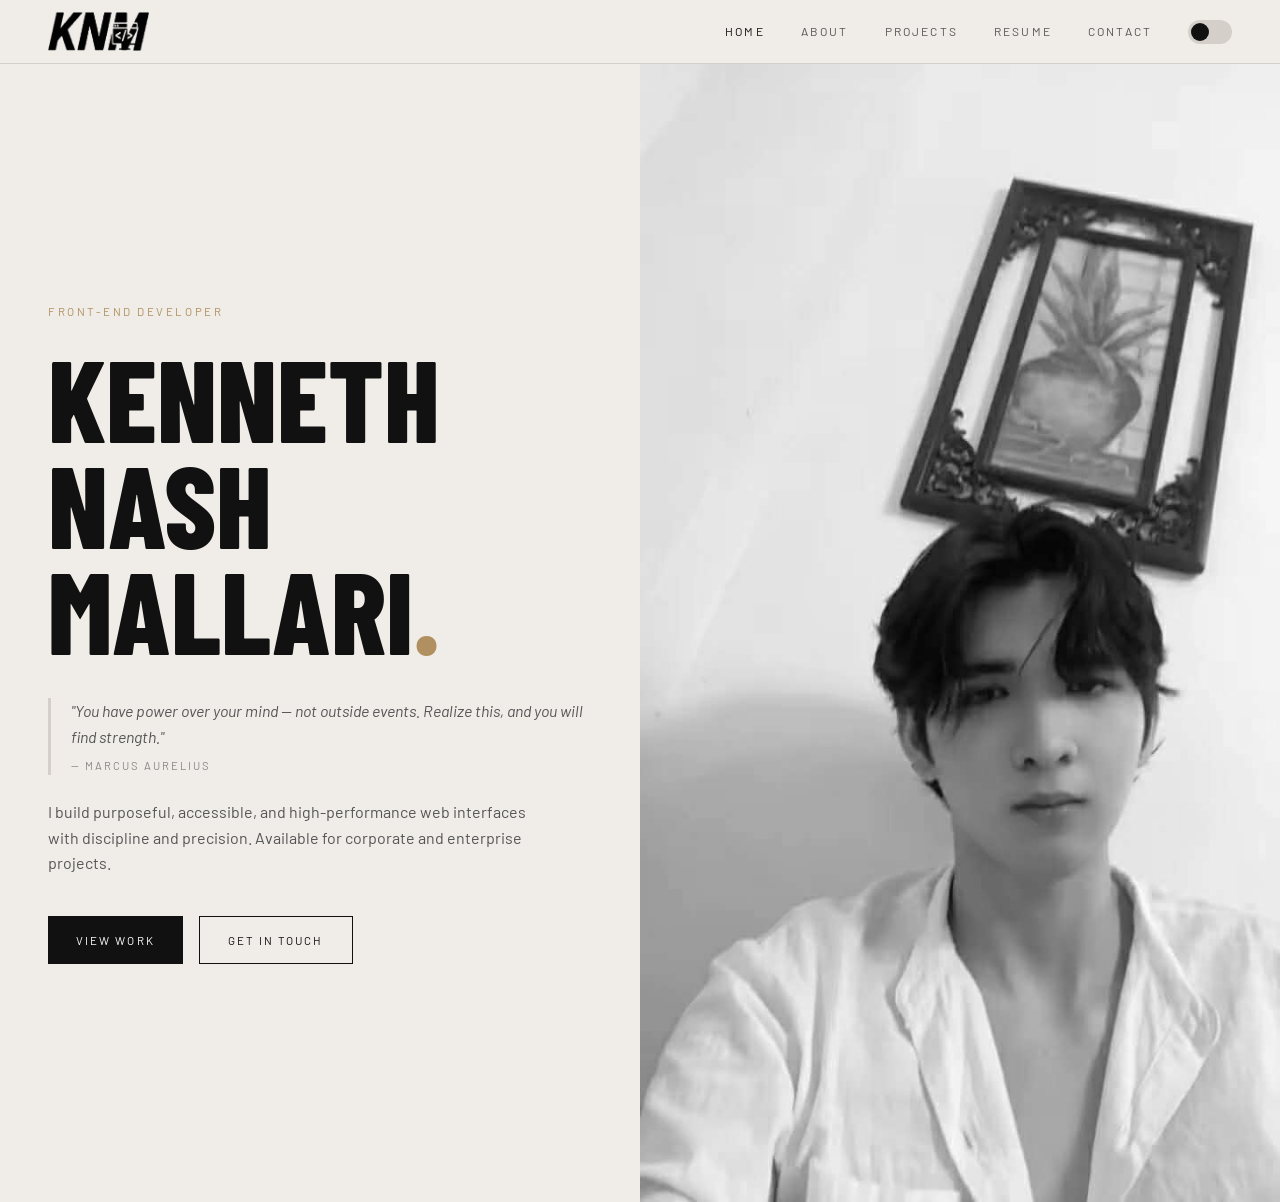
==== index.html @ 95fa4fbd "initial portfolio" ====
<!DOCTYPE html>
<html lang="en">
<head>
  <meta charset="UTF-8" />
  <meta name="viewport" content="width=device-width, initial-scale=1.0" />
  <title>KNM - Kenneth Nash Mallari</title>
  <link rel="preconnect" href="https://fonts.googleapis.com" />
  <link href="https://fonts.googleapis.com/css2?family=Barlow+Condensed:wght@700;800&family=Barlow:ital,wght@0,400;0,500;1,400&display=swap" rel="stylesheet" />
  <link rel="stylesheet" href="css/style.css" />
  <style>
    .hero {
      display: grid;
      grid-template-columns: 1fr 1fr;
      min-height: calc(100vh - 64px);
    }
    .hero-left {
      padding: 60px 48px;
      display: flex;
      flex-direction: column;
      justify-content: center;
    }
    .hero-tag {
      font-size: .72rem; letter-spacing: .22em; text-transform: uppercase;
      color: var(--gold); margin-bottom: 24px;
    }
    .hero-name {
      font-family: 'Barlow Condensed', sans-serif;
      font-weight: 800;
      font-size: clamp(5rem, 9vw, 9rem);
      line-height: .92;
      text-transform: uppercase;
    }
    .hero-name .dot { color: var(--gold); }
    .hero-quote {
      border-left: 3px solid var(--border);
      padding-left: 20px;
      margin: 36px 0 24px;
      color: var(--fg2);
      font-style: italic;
    }
    .hero-quote cite {
      display: block; margin-top: 8px;
      font-size: .7rem; letter-spacing: .18em;
      text-transform: uppercase; font-style: normal;
      color: var(--fg3);
    }
    .hero-bio { color: var(--fg2); max-width: 480px; margin-bottom: 40px; }
    .hero-btns { display: flex; gap: 16px; flex-wrap: wrap; }
    .hero-right {
      overflow: hidden;
    }
    .hero-right img {
      width: 100%; height: 100%;
      object-fit: cover; object-position: top center;
      filter: grayscale(100%);
      display: block;
      transition: filter .4s ease;
    }
    .hero-right img:hover {
      filter: grayscale(0%);
    }
    .hero-right .placeholder {
      width: 100%; height: 100%;
      background: var(--border);
      display: flex; align-items: center; justify-content: center;
      color: var(--fg3); font-size: .8rem; letter-spacing: .15em;
      text-transform: uppercase;
    }
    @media (max-width: 800px) {
      .hero { grid-template-columns: 1fr; }
      .hero-right { height: 60vw; }
      .hero-left { padding: 40px 20px; }
    }
  </style>
</head>
<body>
<nav>
  <a href="index.html" class="nav-logo">
    <img src="images/logo.png" alt="Logo" class="nav-logo-img"
         onerror="this.style.display='none';this.nextElementSibling.style.display='inline'" />
    <span class="nav-logo-fallback" style="display:none;">JDC<span style="color:var(--gold)">.</span></span>
  </a>
  <div class="nav-links">
    <a href="index.html">Home</a>
    <a href="about.html">About</a>
    <a href="projects.html">Projects</a>
    <a href="resume.html">Resume</a>
    <a href="contact.html">Contact</a>
    <button class="toggle" id="themeToggle" aria-label="Toggle dark mode"></button>
  </div>
</nav>

<div class="page">
  <div class="hero">
    <div class="hero-left">
      <p class="hero-tag">Front-End Developer</p>
      <h1 class="hero-name">KENNETH<br>NASH<br>MALLARI<span class="dot">.</span></h1>
      <blockquote class="hero-quote">
        "You have power over your mind — not outside events. Realize this, and you will find strength."
        <cite>— Marcus Aurelius</cite>
      </blockquote>
      <p class="hero-bio">I build purposeful, accessible, and high-performance web interfaces with discipline and precision. Available for corporate and enterprise projects.</p>
      <div class="hero-btns">
        <a href="projects.html" class="btn-primary">View Work</a>
        <a href="contact.html" class="btn-outline">Get In Touch</a>
      </div>
    </div>
    <div class="hero-right">
      <img src="images/profile.jpg" alt="Kenneth Nash Mallari"
           onerror="this.outerHTML='<div class=\'placeholder\'>Your Photo Here</div>'" />
    </div>
  </div>
</div>

<script src="js/main.js"></script>
</body>
</html>
---- css/style.css ----
/* ── VARIABLES ── */
:root {
  --bg: #f0ede8;
  --bg2: #e8e4de;
  --fg: #111;
  --fg2: #555;
  --fg3: #888;
  --gold: #b09060;
  --border: #d4cfc8;
  --card-bg: #fff;
  --nav-bg: rgba(240,237,232,0.92);
  --btn-bg: #111;
  --btn-fg: #fff;
  --input-border: #bbb;
}
[data-theme="dark"] {
  --bg: #111;
  --bg2: #1a1a1a;
  --fg: #f0ede8;
  --fg2: #aaa;
  --fg3: #666;
  --gold: #c8a96e;
  --border: #2a2a2a;
  --card-bg: #1c1c1c;
  --nav-bg: rgba(17,17,17,0.92);
  --btn-bg: #f0ede8;
  --btn-fg: #111;
  --input-border: #444;
}

/* ── RESET ── */
*, *::before, *::after { box-sizing: border-box; margin: 0; padding: 0; }
html { scroll-behavior: smooth; }
body {
  font-family: 'Barlow', sans-serif;
  background: var(--bg);
  color: var(--fg);
  transition: background .3s, color .3s;
  line-height: 1.6;
}

/* ── NAV ── */
nav {
  position: fixed; top: 0; left: 0; right: 0; z-index: 100;
  display: flex; align-items: center; justify-content: space-between;
  padding: 0 48px;
  height: 64px;
  background: var(--nav-bg);
  backdrop-filter: blur(12px);
  border-bottom: 1px solid var(--border);
  transition: background .3s, border-color .3s;
}
.nav-logo {
  display: flex;
  align-items: center;
  text-decoration: none;
  height: 40px;
}
.nav-logo-img {
  height: 40px;
  width: auto;
  object-fit: contain;
  display: block;
}
/* invert to dark in light mode, keep white in dark mode */
.nav-logo-img { filter: invert(1); }
[data-theme="dark"] .nav-logo-img { filter: invert(0); }

.nav-logo-fallback {
  font-family: 'Barlow Condensed', sans-serif;
  font-weight: 800; font-size: 1.25rem;
  letter-spacing: .05em;
  color: var(--fg);
}
.nav-links { display: flex; gap: 36px; align-items: center; }
.nav-links a {
  font-size: .75rem; letter-spacing: .18em; text-transform: uppercase;
  text-decoration: none; color: var(--fg2);
  transition: color .2s;
}
.nav-links a:hover, .nav-links a.active { color: var(--fg); }

/* Toggle */
.toggle {
  width: 44px; height: 24px; border-radius: 999px;
  background: var(--border);
  position: relative; cursor: pointer;
  border: none; outline: none;
  transition: background .3s;
  flex-shrink: 0;
}
.toggle::after {
  content: '';
  position: absolute; top: 3px; left: 3px;
  width: 18px; height: 18px;
  border-radius: 50%;
  background: var(--fg);
  transition: transform .3s, background .3s;
}
[data-theme="dark"] .toggle::after { transform: translateX(20px); }

/* ── PAGE WRAPPER ── */
.page { padding-top: 64px; min-height: 100vh; }

/* ── SECTION LABEL / TITLE ── */
.section-label {
  font-size: .7rem; letter-spacing: .22em; text-transform: uppercase;
  color: var(--gold); margin-bottom: 16px;
}
.section-title {
  font-family: 'Barlow Condensed', sans-serif;
  font-weight: 800; font-size: clamp(3rem, 6vw, 6rem);
  text-transform: uppercase; line-height: 1;
  color: var(--fg); margin-bottom: 48px;
}
.section-title .dot { color: var(--gold); }

/* ── BUTTONS ── */
.btn-primary {
  background: var(--btn-bg); color: var(--btn-fg);
  padding: 14px 28px;
  font-size: .72rem; letter-spacing: .18em; text-transform: uppercase;
  border: none; cursor: pointer; text-decoration: none;
  transition: opacity .2s;
  display: inline-flex; align-items: center;
  font-family: 'Barlow', sans-serif;
}
.btn-primary:hover { opacity: .8; }
.btn-outline {
  background: transparent; color: var(--fg);
  padding: 14px 28px;
  font-size: .72rem; letter-spacing: .18em; text-transform: uppercase;
  border: 1.5px solid var(--fg); cursor: pointer; text-decoration: none;
  transition: background .2s, color .2s;
  display: inline-flex; align-items: center;
  font-family: 'Barlow', sans-serif;
}
.btn-outline:hover { background: var(--fg); color: var(--bg); }

/* ── RESPONSIVE NAV ── */
@media (max-width: 700px) {
  nav { padding: 0 20px; }
  .nav-links { gap: 14px; }
  .nav-links a { font-size: .65rem; letter-spacing: .1em; }
}
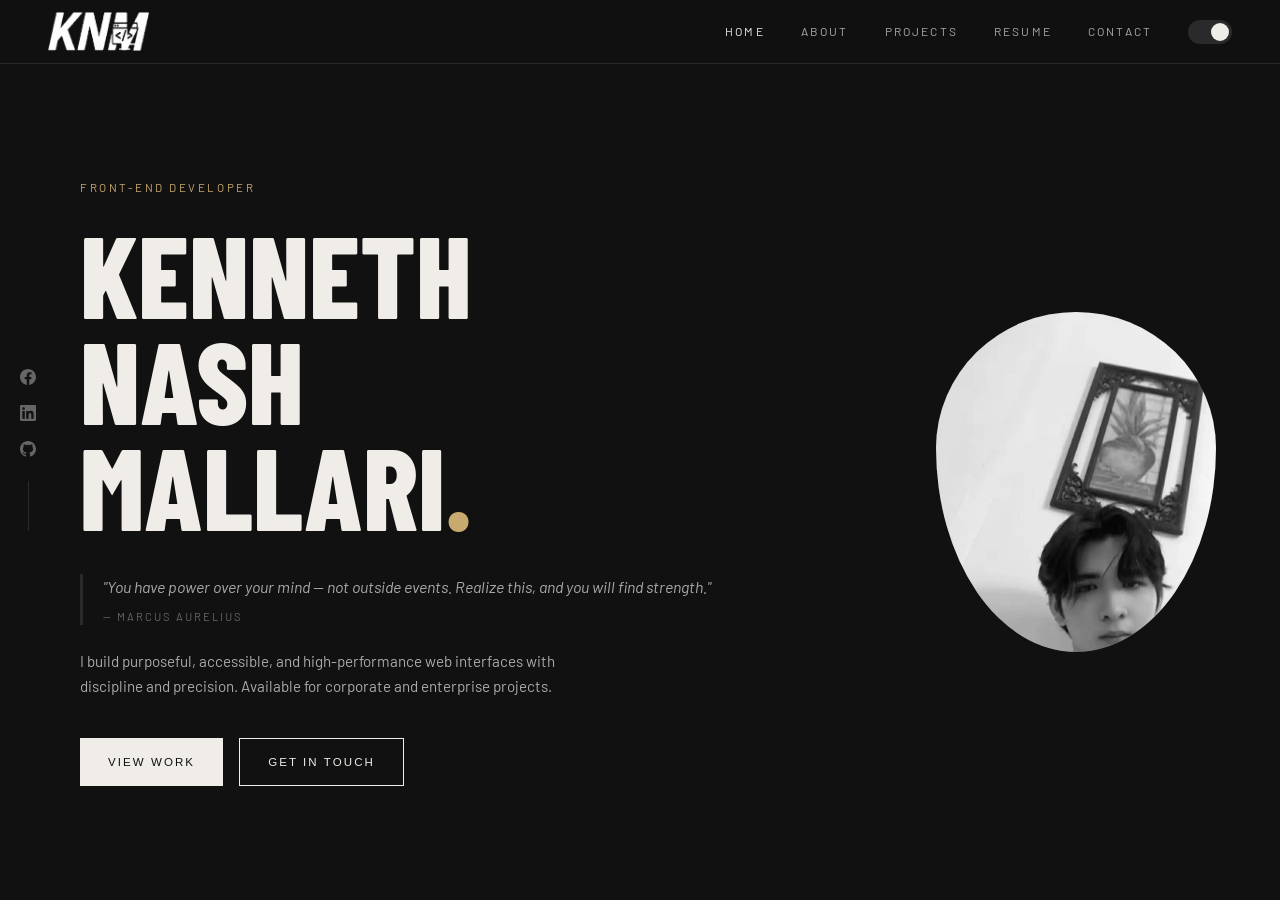
==== commit be74a55c: "changes" ====
--- a/index.html
+++ b/index.html
@@ -3,115 +3,84 @@
 <head>
   <meta charset="UTF-8" />
   <meta name="viewport" content="width=device-width, initial-scale=1.0" />
-  <title>KNM - Kenneth Nash Mallari</title>
+
+  <title>Kenneth Nash Mallari — Front-End Developer</title>
+  <meta name="description" content="Kenneth Nash Mallari — Front-End Developer from Angeles City, Philippines. Available for internship, freelance, and part-time opportunities." />
+  <meta name="author" content="Kenneth Nash Mallari" />
+  <link rel="canonical" href="https://portfolio-nash.netlify.app/" />
+
+  <link rel="icon" href="images/logo.png" type="image/png" />
+  <link rel="apple-touch-icon" href="images/logo.png" />
+
   <link rel="preconnect" href="https://fonts.googleapis.com" />
+  <link rel="preconnect" href="https://fonts.gstatic.com" crossorigin />
   <link href="https://fonts.googleapis.com/css2?family=Barlow+Condensed:wght@700;800&family=Barlow:ital,wght@0,400;0,500;1,400&display=swap" rel="stylesheet" />
+
   <link rel="stylesheet" href="css/style.css" />
-  <style>
-    .hero {
-      display: grid;
-      grid-template-columns: 1fr 1fr;
-      min-height: calc(100vh - 64px);
-    }
-    .hero-left {
-      padding: 60px 48px;
-      display: flex;
-      flex-direction: column;
-      justify-content: center;
-    }
-    .hero-tag {
-      font-size: .72rem; letter-spacing: .22em; text-transform: uppercase;
-      color: var(--gold); margin-bottom: 24px;
-    }
-    .hero-name {
-      font-family: 'Barlow Condensed', sans-serif;
-      font-weight: 800;
-      font-size: clamp(5rem, 9vw, 9rem);
-      line-height: .92;
-      text-transform: uppercase;
-    }
-    .hero-name .dot { color: var(--gold); }
-    .hero-quote {
-      border-left: 3px solid var(--border);
-      padding-left: 20px;
-      margin: 36px 0 24px;
-      color: var(--fg2);
-      font-style: italic;
-    }
-    .hero-quote cite {
-      display: block; margin-top: 8px;
-      font-size: .7rem; letter-spacing: .18em;
-      text-transform: uppercase; font-style: normal;
-      color: var(--fg3);
-    }
-    .hero-bio { color: var(--fg2); max-width: 480px; margin-bottom: 40px; }
-    .hero-btns { display: flex; gap: 16px; flex-wrap: wrap; }
-    .hero-right {
-      overflow: hidden;
-    }
-    .hero-right img {
-      width: 100%; height: 100%;
-      object-fit: cover; object-position: top center;
-      filter: grayscale(100%);
-      display: block;
-      transition: filter .4s ease;
-    }
-    .hero-right img:hover {
-      filter: grayscale(0%);
-    }
-    .hero-right .placeholder {
-      width: 100%; height: 100%;
-      background: var(--border);
-      display: flex; align-items: center; justify-content: center;
-      color: var(--fg3); font-size: .8rem; letter-spacing: .15em;
-      text-transform: uppercase;
-    }
-    @media (max-width: 800px) {
-      .hero { grid-template-columns: 1fr; }
-      .hero-right { height: 60vw; }
-      .hero-left { padding: 40px 20px; }
-    }
-  </style>
 </head>
 <body>
-<nav>
-  <a href="index.html" class="nav-logo">
-    <img src="images/logo.png" alt="Logo" class="nav-logo-img"
-         onerror="this.style.display='none';this.nextElementSibling.style.display='inline'" />
-    <span class="nav-logo-fallback" style="display:none;">JDC<span style="color:var(--gold)">.</span></span>
-  </a>
-  <div class="nav-links">
-    <a href="index.html">Home</a>
-    <a href="about.html">About</a>
-    <a href="projects.html">Projects</a>
-    <a href="resume.html">Resume</a>
-    <a href="contact.html">Contact</a>
-    <button class="toggle" id="themeToggle" aria-label="Toggle dark mode"></button>
+
+  <nav>
+    <a href="index.html" class="nav-logo">
+      <img src="images/logo.png" alt="Kenneth Nash Mallari logo" class="nav-logo-img"
+           onerror="this.style.display='none';this.nextElementSibling.style.display='inline'" />
+      <span class="nav-logo-fallback" style="display:none;">KNM<span class="dot">.</span></span>
+    </a>
+    <div class="nav-links" id="navLinks">
+      <a href="index.html">Home</a>
+      <a href="about.html">About</a>
+      <a href="projects.html">Projects</a>
+      <a href="resume.html">Resume</a>
+      <a href="contact.html">Contact</a>
+      <button class="toggle" id="themeToggle" aria-label="Toggle dark mode"></button>
+    </div>
+    <button class="nav-hamburger" id="navHamburger" aria-label="Open menu" aria-expanded="false" aria-controls="navLinks">
+      <span></span>
+      <span></span>
+      <span></span>
+    </button>
+  </nav>
+
+  <!-- Social icons — fixed to left edge -->
+  <div class="hero-socials" aria-label="Social links">
+    <a href="https://www.facebook.com/nash.mallari.2024" aria-label="Facebook" target="_blank" rel="noopener">
+      <svg viewBox="0 0 24 24" aria-hidden="true"><path d="M24 12.073c0-6.627-5.373-12-12-12s-12 5.373-12 12c0 5.99 4.388 10.954 10.125 11.854v-8.385H7.078v-3.47h3.047V9.43c0-3.007 1.792-4.669 4.533-4.669 1.312 0 2.686.235 2.686.235v2.953H15.83c-1.491 0-1.956.925-1.956 1.874v2.25h3.328l-.532 3.47h-2.796v8.385C19.612 23.027 24 18.062 24 12.073z"/></svg>
+    </a>
+    <a href="https://www.linkedin.com/in/nash-mallari/" aria-label="LinkedIn" target="_blank" rel="noopener">
+      <svg viewBox="0 0 24 24" aria-hidden="true"><path d="M20.447 20.452h-3.554v-5.569c0-1.328-.027-3.037-1.852-3.037-1.853 0-2.136 1.445-2.136 2.939v5.667H9.351V9h3.414v1.561h.046c.477-.9 1.637-1.85 3.37-1.85 3.601 0 4.267 2.37 4.267 5.455v6.286zM5.337 7.433a2.062 2.062 0 0 1-2.063-2.065 2.064 2.064 0 1 1 2.063 2.065zm1.782 13.019H3.555V9h3.564v11.452zM22.225 0H1.771C.792 0 0 .774 0 1.729v20.542C0 23.227.792 24 1.771 24h20.451C23.2 24 24 23.227 24 22.271V1.729C24 .774 23.2 0 22.222 0h.003z"/></svg>
+    </a>
+    <a href="https://github.com/Nash-M1" aria-label="GitHub" target="_blank" rel="noopener">
+      <svg viewBox="0 0 24 24" aria-hidden="true"><path d="M12 0C5.374 0 0 5.373 0 12c0 5.302 3.438 9.8 8.207 11.387.599.111.793-.261.793-.577v-2.234c-3.338.726-4.033-1.416-4.033-1.416-.546-1.387-1.333-1.756-1.333-1.756-1.089-.745.083-.729.083-.729 1.205.084 1.839 1.237 1.839 1.237 1.07 1.834 2.807 1.304 3.492.997.107-.775.418-1.305.762-1.604-2.665-.305-5.467-1.334-5.467-5.931 0-1.311.469-2.381 1.236-3.221-.124-.303-.535-1.524.117-3.176 0 0 1.008-.322 3.301 1.23A11.509 11.509 0 0 1 12 5.803c1.02.005 2.047.138 3.006.404 2.291-1.552 3.297-1.23 3.297-1.23.653 1.653.242 2.874.118 3.176.77.84 1.235 1.911 1.235 3.221 0 4.609-2.807 5.624-5.479 5.921.43.372.823 1.102.823 2.222v3.293c0 .319.192.694.801.576C20.566 21.797 24 17.3 24 12c0-6.627-5.373-12-12-12z"/></svg>
+    </a>
   </div>
-</nav>
 
-<div class="page">
-  <div class="hero">
-    <div class="hero-left">
-      <p class="hero-tag">Front-End Developer</p>
-      <h1 class="hero-name">KENNETH<br>NASH<br>MALLARI<span class="dot">.</span></h1>
-      <blockquote class="hero-quote">
-        "You have power over your mind — not outside events. Realize this, and you will find strength."
-        <cite>— Marcus Aurelius</cite>
-      </blockquote>
-      <p class="hero-bio">I build purposeful, accessible, and high-performance web interfaces with discipline and precision. Available for corporate and enterprise projects.</p>
-      <div class="hero-btns">
-        <a href="projects.html" class="btn-primary">View Work</a>
-        <a href="contact.html" class="btn-outline">Get In Touch</a>
+  <div class="hero-page">
+    <div class="hero">
+
+      <div class="hero-left">
+        <p class="hero-tag">Front-End Developer</p>
+        <h1 class="hero-name">
+          KENNETH<br>NASH<br>MALLARI<span class="dot">.</span>
+        </h1>
+        <blockquote class="hero-quote">
+          "You have power over your mind — not outside events. Realize this, and you will find strength."
+          <cite>— Marcus Aurelius</cite>
+        </blockquote>
+        <p class="hero-bio">I build purposeful, accessible, and high-performance web interfaces with discipline and precision. Available for corporate and enterprise projects.</p>
+        <div class="hero-btns">
+          <a href="projects.html" class="btn-primary">View Work</a>
+          <a href="contact.html" class="btn-outline">Get In Touch</a>
+        </div>
       </div>
-    </div>
-    <div class="hero-right">
-      <img src="images/profile.jpg" alt="Kenneth Nash Mallari"
-           onerror="this.outerHTML='<div class=\'placeholder\'>Your Photo Here</div>'" />
+
+      <div class="hero-right">
+        <img src="images/profile.jpg" alt="Kenneth Nash Mallari"
+             onerror="this.outerHTML='<div class=\'hero-placeholder\'>Your Photo Here</div>'" />
+      </div>
+
     </div>
   </div>
-</div>
 
-<script src="js/main.js"></script>
+  <script src="js/main.js"></script>
 </body>
-</html>
+</html>
--- a/css/style.css
+++ b/css/style.css
@@ -1,145 +1,1175 @@
-/* ── VARIABLES ── */
+/* =============================================================================
+   KENNETH NASH MALLARI — Portfolio Stylesheet
+   style.css
+   
+   Table of Contents:
+   1. CSS Variables (Themes)
+   2. Reset & Base
+   3. Typography
+   4. Navigation
+   5. Page Wrapper
+   6. Section Labels & Titles
+   7. Buttons
+   8. Hero (index.html)
+   9. About (about.html)
+   10. Projects (projects.html)
+   11. Resume (resume.html)
+   12. Contact (contact.html)
+   13. Utilities
+   14. Responsive
+============================================================================= */
+
+
+/* =============================================================================
+   1. CSS VARIABLES (THEMES)
+============================================================================= */
+
 :root {
-  --bg: #f0ede8;
-  --bg2: #e8e4de;
-  --fg: #111;
-  --fg2: #555;
-  --fg3: #888;
-  --gold: #b09060;
-  --border: #d4cfc8;
-  --card-bg: #fff;
-  --nav-bg: rgba(240,237,232,0.92);
-  --btn-bg: #111;
-  --btn-fg: #fff;
-  --input-border: #bbb;
-}
+  /* Light mode — default */
+  --bg:          #f0ede8;
+  --bg2:         #e8e4de;
+  --fg:          #111111;
+  --fg2:         #555555;
+  --fg3:         #888888;
+  --gold:        #b09060;
+  --border:      #d4cfc8;
+  --card-bg:     #ffffff;
+  --nav-bg:      rgba(240, 237, 232, 0.92);
+  --btn-bg:      #111111;
+  --btn-fg:      #ffffff;
+  --input-border:#bbbbbb;
+  --nav-h:       64px;
+}
+
 [data-theme="dark"] {
-  --bg: #111;
-  --bg2: #1a1a1a;
-  --fg: #f0ede8;
-  --fg2: #aaa;
-  --fg3: #666;
-  --gold: #c8a96e;
-  --border: #2a2a2a;
-  --card-bg: #1c1c1c;
-  --nav-bg: rgba(17,17,17,0.92);
-  --btn-bg: #f0ede8;
-  --btn-fg: #111;
-  --input-border: #444;
-}
-
-/* ── RESET ── */
-*, *::before, *::after { box-sizing: border-box; margin: 0; padding: 0; }
-html { scroll-behavior: smooth; }
+  --bg:          #111111;
+  --bg2:         #1a1a1a;
+  --fg:          #f0ede8;
+  --fg2:         #aaaaaa;
+  --fg3:         #666666;
+  --gold:        #c8a96e;
+  --border:      #2a2a2a;
+  --card-bg:     #1c1c1c;
+  --nav-bg:      rgba(17, 17, 17, 0.92);
+  --btn-bg:      #f0ede8;
+  --btn-fg:      #111111;
+  --input-border:#444444;
+}
+
+
+/* =============================================================================
+   2. RESET & BASE
+============================================================================= */
+
+*,
+*::before,
+*::after {
+  box-sizing: border-box;
+  margin: 0;
+  padding: 0;
+}
+
+html {
+  scroll-behavior: smooth;
+}
+
 body {
   font-family: 'Barlow', sans-serif;
+  font-size: 1rem;
+  line-height: 1.6;
   background: var(--bg);
   color: var(--fg);
-  transition: background .3s, color .3s;
-  line-height: 1.6;
-}
-
-/* ── NAV ── */
+  transition: background 0.3s ease, color 0.3s ease;
+  min-height: 100vh;
+}
+
+img {
+  display: block;
+  max-width: 100%;
+}
+
+a {
+  color: inherit;
+}
+
+ul {
+  list-style: none;
+}
+
+
+/* =============================================================================
+   3. TYPOGRAPHY
+============================================================================= */
+
+.font-condensed {
+  font-family: 'Barlow Condensed', sans-serif;
+}
+
+.text-gold {
+  color: var(--gold);
+}
+
+.text-muted {
+  color: var(--fg2);
+}
+
+.dot {
+  color: var(--gold);
+}
+
+
+/* =============================================================================
+   4. NAVIGATION
+============================================================================= */
+
 nav {
-  position: fixed; top: 0; left: 0; right: 0; z-index: 100;
-  display: flex; align-items: center; justify-content: space-between;
+  position: fixed;
+  top: 0;
+  left: 0;
+  right: 0;
+  z-index: 100;
+  height: var(--nav-h);
+  display: flex;
+  align-items: center;
+  justify-content: space-between;
   padding: 0 48px;
-  height: 64px;
   background: var(--nav-bg);
   backdrop-filter: blur(12px);
   border-bottom: 1px solid var(--border);
-  transition: background .3s, border-color .3s;
-}
+  transition: background 0.3s ease, border-color 0.3s ease;
+}
+
+/* Logo */
 .nav-logo {
   display: flex;
   align-items: center;
+  height: 40px;
   text-decoration: none;
-  height: 40px;
-}
+}
+
 .nav-logo-img {
   height: 40px;
   width: auto;
   object-fit: contain;
-  display: block;
-}
-/* invert to dark in light mode, keep white in dark mode */
-.nav-logo-img { filter: invert(1); }
-[data-theme="dark"] .nav-logo-img { filter: invert(0); }
+  /* Invert in light mode so logo is visible */
+  filter: invert(1);
+}
+
+[data-theme="dark"] .nav-logo-img {
+  filter: invert(0);
+}
 
 .nav-logo-fallback {
   font-family: 'Barlow Condensed', sans-serif;
-  font-weight: 800; font-size: 1.25rem;
-  letter-spacing: .05em;
+  font-weight: 800;
+  font-size: 1.25rem;
+  letter-spacing: 0.05em;
   color: var(--fg);
 }
-.nav-links { display: flex; gap: 36px; align-items: center; }
+
+/* Nav links */
+.nav-links {
+  display: flex;
+  align-items: center;
+  gap: 36px;
+}
+
 .nav-links a {
-  font-size: .75rem; letter-spacing: .18em; text-transform: uppercase;
-  text-decoration: none; color: var(--fg2);
-  transition: color .2s;
-}
-.nav-links a:hover, .nav-links a.active { color: var(--fg); }
-
-/* Toggle */
+  font-size: 0.75rem;
+  letter-spacing: 0.18em;
+  text-transform: uppercase;
+  text-decoration: none;
+  color: var(--fg2);
+  transition: color 0.2s ease;
+}
+
+.nav-links a:hover,
+.nav-links a.active {
+  color: var(--fg);
+}
+
+/* Theme toggle — pill/slider style */
 .toggle {
-  width: 44px; height: 24px; border-radius: 999px;
+  position: relative;
+  width: 44px;
+  height: 24px;
+  border-radius: 999px;
   background: var(--border);
-  position: relative; cursor: pointer;
-  border: none; outline: none;
-  transition: background .3s;
+  border: none;
+  cursor: pointer;
   flex-shrink: 0;
-}
+  transition: background 0.3s ease;
+}
+
 .toggle::after {
   content: '';
-  position: absolute; top: 3px; left: 3px;
-  width: 18px; height: 18px;
+  position: absolute;
+  top: 3px;
+  left: 3px;
+  width: 18px;
+  height: 18px;
   border-radius: 50%;
   background: var(--fg);
-  transition: transform .3s, background .3s;
-}
-[data-theme="dark"] .toggle::after { transform: translateX(20px); }
-
-/* ── PAGE WRAPPER ── */
-.page { padding-top: 64px; min-height: 100vh; }
-
-/* ── SECTION LABEL / TITLE ── */
+  transition: transform 0.3s ease, background 0.3s ease;
+}
+
+[data-theme="dark"] .toggle::after {
+  transform: translateX(20px);
+}
+
+
+/* =============================================================================
+   5. PAGE WRAPPER
+============================================================================= */
+
+.page {
+  padding-top: var(--nav-h);
+  min-height: 100vh;
+}
+
+
+/* =============================================================================
+   6. SECTION LABELS & TITLES
+============================================================================= */
+
 .section-label {
-  font-size: .7rem; letter-spacing: .22em; text-transform: uppercase;
-  color: var(--gold); margin-bottom: 16px;
-}
+  font-size: 0.7rem;
+  letter-spacing: 0.22em;
+  text-transform: uppercase;
+  color: var(--gold);
+  margin-bottom: 16px;
+}
+
 .section-title {
   font-family: 'Barlow Condensed', sans-serif;
-  font-weight: 800; font-size: clamp(3rem, 6vw, 6rem);
-  text-transform: uppercase; line-height: 1;
-  color: var(--fg); margin-bottom: 48px;
-}
-.section-title .dot { color: var(--gold); }
-
-/* ── BUTTONS ── */
+  font-weight: 800;
+  font-size: clamp(3rem, 6vw, 6rem);
+  line-height: 1;
+  text-transform: uppercase;
+  color: var(--fg);
+  margin-bottom: 48px;
+}
+
+
+/* =============================================================================
+   7. BUTTONS
+============================================================================= */
+
 .btn-primary {
-  background: var(--btn-bg); color: var(--btn-fg);
+  display: inline-flex;
+  align-items: center;
+  background: var(--btn-bg);
+  color: var(--btn-fg);
   padding: 14px 28px;
-  font-size: .72rem; letter-spacing: .18em; text-transform: uppercase;
-  border: none; cursor: pointer; text-decoration: none;
-  transition: opacity .2s;
-  display: inline-flex; align-items: center;
   font-family: 'Barlow', sans-serif;
-}
-.btn-primary:hover { opacity: .8; }
+  font-size: 0.72rem;
+  font-weight: 500;
+  letter-spacing: 0.18em;
+  text-transform: uppercase;
+  text-decoration: none;
+  border: none;
+  cursor: pointer;
+  transition: opacity 0.2s ease;
+}
+
+.btn-primary:hover {
+  opacity: 0.8;
+}
+
 .btn-outline {
-  background: transparent; color: var(--fg);
+  display: inline-flex;
+  align-items: center;
+  background: transparent;
+  color: var(--fg);
   padding: 14px 28px;
-  font-size: .72rem; letter-spacing: .18em; text-transform: uppercase;
-  border: 1.5px solid var(--fg); cursor: pointer; text-decoration: none;
-  transition: background .2s, color .2s;
-  display: inline-flex; align-items: center;
   font-family: 'Barlow', sans-serif;
-}
-.btn-outline:hover { background: var(--fg); color: var(--bg); }
-
-/* ── RESPONSIVE NAV ── */
+  font-size: 0.72rem;
+  font-weight: 500;
+  letter-spacing: 0.18em;
+  text-transform: uppercase;
+  text-decoration: none;
+  border: 1.5px solid var(--fg);
+  cursor: pointer;
+  transition: background 0.2s ease, color 0.2s ease;
+}
+
+.btn-outline:hover {
+  background: var(--fg);
+  color: var(--bg);
+}
+
+
+/* =============================================================================
+   8. HERO (index.html)
+============================================================================= */
+
+/* Full-height hero centered vertically */
+.hero-page {
+  display: flex;
+  align-items: center;
+  min-height: 100vh;
+  padding-top: var(--nav-h);
+}
+
+/* Two-column layout: text left, photo right */
+.hero {
+  width: 100%;
+  display: flex;
+  align-items: center;
+  justify-content: space-between;
+  gap: 60px;
+  padding: 60px 64px 60px 80px;
+}
+
+/* Social icons pinned to left edge */
+.hero-socials {
+  position: fixed;
+  left: 20px;
+  top: 50%;
+  transform: translateY(-50%);
+  display: flex;
+  flex-direction: column;
+  align-items: center;
+  gap: 20px;
+  z-index: 10;
+}
+
+.hero-socials::after {
+  content: '';
+  display: block;
+  width: 1px;
+  height: 50px;
+  background: var(--border);
+  margin-top: 4px;
+}
+
+.hero-socials a {
+  display: flex;
+  align-items: center;
+  color: var(--fg3);
+  text-decoration: none;
+  transition: color 0.2s ease;
+}
+
+.hero-socials a:hover {
+  color: var(--gold);
+}
+
+.hero-socials svg {
+  width: 16px;
+  height: 16px;
+  fill: currentColor;
+}
+
+/* Left text column */
+.hero-left {
+  flex: 1;
+}
+
+.hero-tag {
+  font-size: 0.72rem;
+  letter-spacing: 0.22em;
+  text-transform: uppercase;
+  color: var(--gold);
+  margin-bottom: 24px;
+}
+
+.hero-name {
+  font-family: 'Barlow Condensed', sans-serif;
+  font-weight: 800;
+  font-size: clamp(5rem, 9vw, 9rem);
+  line-height: 0.92;
+  text-transform: uppercase;
+  margin-bottom: 36px;
+}
+
+.hero-quote {
+  border-left: 3px solid var(--border);
+  padding-left: 20px;
+  margin-bottom: 24px;
+  color: var(--fg2);
+  font-style: italic;
+}
+
+.hero-quote cite {
+  display: block;
+  margin-top: 8px;
+  font-size: 0.7rem;
+  letter-spacing: 0.18em;
+  text-transform: uppercase;
+  font-style: normal;
+  color: var(--fg3);
+}
+
+.hero-bio {
+  color: var(--fg2);
+  max-width: 480px;
+  font-size: 0.95rem;
+  margin-bottom: 40px;
+}
+
+.hero-btns {
+  display: flex;
+  gap: 16px;
+  flex-wrap: wrap;
+}
+
+/* Right photo column — small rounded portrait */
+.hero-right {
+  flex-shrink: 0;
+  width: 280px;
+  height: 340px;
+  border-radius: 50% 50% 50% 50% / 40% 40% 60% 60%;
+  overflow: hidden;
+  background: var(--border);
+}
+
+.hero-right img {
+  width: 100%;
+  height: 100%;
+  object-fit: cover;
+  object-position: top center;
+  filter: grayscale(100%);
+  transition: filter 0.5s ease;
+}
+
+.hero-right img:hover {
+  filter: grayscale(0%);
+}
+
+.hero-placeholder {
+  width: 100%;
+  height: 100%;
+  display: flex;
+  align-items: center;
+  justify-content: center;
+  color: var(--fg3);
+  font-size: 0.75rem;
+  letter-spacing: 0.15em;
+  text-transform: uppercase;
+}
+
+
+/* =============================================================================
+   9. ABOUT (about.html)
+============================================================================= */
+
+.about-wrap {
+  padding: 80px 48px;
+}
+
+.about-grid {
+  display: grid;
+  grid-template-columns: 1.2fr 1fr 1fr;
+  gap: 60px;
+  align-items: start;
+}
+
+.about-bio {
+  color: var(--fg2);
+  line-height: 1.8;
+}
+
+.about-bio p + p {
+  margin-top: 20px;
+}
+
+.about-stats {
+  display: flex;
+  gap: 40px;
+  margin-top: 40px;
+  flex-wrap: wrap;
+}
+
+.stat-num {
+  font-family: 'Barlow Condensed', sans-serif;
+  font-weight: 800;
+  font-size: 2.5rem;
+  color: var(--fg);
+}
+
+.stat-label {
+  font-size: 0.7rem;
+  letter-spacing: 0.18em;
+  text-transform: uppercase;
+  color: var(--fg3);
+}
+
+.skills-col h4 {
+  font-size: 0.7rem;
+  letter-spacing: 0.18em;
+  text-transform: uppercase;
+  color: var(--gold);
+  margin-bottom: 16px;
+  margin-top: 32px;
+}
+
+.skills-col h4:first-child {
+  margin-top: 0;
+}
+
+.skills-col li {
+  font-size: 0.95rem;
+  color: var(--fg2);
+  padding: 8px 0;
+  border-bottom: 1px solid var(--border);
+}
+
+.skills-col li:last-child {
+  border-bottom: none;
+}
+
+
+/* =============================================================================
+   10. PROJECTS (projects.html)
+============================================================================= */
+
+.projects-wrap {
+  padding: 80px 48px;
+}
+
+.projects-grid {
+  display: grid;
+  grid-template-columns: repeat(3, 1fr);
+  gap: 2px;
+}
+
+.project-card {
+  background: var(--card-bg);
+  overflow: hidden;
+}
+
+.project-card-img-wrap {
+  position: relative;
+  overflow: hidden;
+}
+
+.project-card-img {
+  width: 100%;
+  aspect-ratio: 4 / 3;
+  object-fit: cover;
+  filter: grayscale(60%);
+  transition: filter 0.4s ease, transform 0.4s ease;
+}
+
+.project-card:hover .project-card-img {
+  filter: grayscale(0%);
+  transform: scale(1.04);
+}
+
+.project-num {
+  position: absolute;
+  top: 12px;
+  left: 12px;
+  font-size: 0.65rem;
+  letter-spacing: 0.15em;
+  background: var(--fg);
+  color: var(--bg);
+  padding: 4px 8px;
+}
+
+.project-placeholder {
+  width: 100%;
+  aspect-ratio: 4 / 3;
+  background: var(--bg2);
+  display: flex;
+  align-items: center;
+  justify-content: center;
+  color: var(--fg3);
+  font-size: 0.75rem;
+  letter-spacing: 0.15em;
+  text-transform: uppercase;
+}
+
+.project-link {
+  display: block;
+  text-decoration: none;
+  color: inherit;
+}
+
+.project-info {
+  padding: 20px;
+}
+
+.project-title {
+  font-size: 0.8rem;
+  letter-spacing: 0.18em;
+  text-transform: uppercase;
+  font-weight: 600;
+  margin-bottom: 8px;
+  transition: color 0.2s ease;
+}
+
+.project-title:hover {
+  color: var(--gold);
+}
+
+.project-desc {
+  font-size: 0.88rem;
+  color: var(--fg2);
+  line-height: 1.5;
+  margin-bottom: 14px;
+}
+
+.project-tags {
+  display: flex;
+  flex-wrap: wrap;
+  gap: 6px;
+}
+
+.tag {
+  font-size: 0.65rem;
+  letter-spacing: 0.1em;
+  border: 1px solid var(--border);
+  padding: 3px 10px;
+  color: var(--fg3);
+}
+
+/* Live View / GitHub links row */
+.project-links {
+  display: flex;
+  gap: 10px;
+  margin-top: 16px;
+  flex-wrap: wrap;
+}
+
+.project-btn {
+  display: inline-flex;
+  align-items: center;
+  gap: 6px;
+  padding: 7px 14px;
+  font-family: 'Barlow', sans-serif;
+  font-size: 0.7rem;
+  font-weight: 500;
+  letter-spacing: 0.14em;
+  text-transform: uppercase;
+  text-decoration: none;
+  border: 1.5px solid var(--fg);
+  color: var(--fg);
+  background: transparent;
+  transition: background 0.2s ease, color 0.2s ease;
+}
+
+.project-btn svg {
+  width: 13px;
+  height: 13px;
+  stroke: currentColor;
+  fill: none;
+  stroke-width: 2;
+  stroke-linecap: round;
+  stroke-linejoin: round;
+  flex-shrink: 0;
+}
+
+.project-btn:hover {
+  background: var(--fg);
+  color: var(--bg);
+}
+
+.project-btn--ghost {
+  border-color: var(--border);
+  color: var(--fg2);
+}
+
+.project-btn--ghost:hover {
+  border-color: var(--gold);
+  background: transparent;
+  color: var(--gold);
+}
+
+/* Hidden projects (04, 05, 06) */
+.project-card--hidden {
+  display: none;
+}
+
+.project-card--hidden.project-card--visible {
+  display: block;
+}
+
+/* View More / Show Less button */
+.projects-more {
+  margin-top: 40px;
+  display: flex;
+  justify-content: center;
+}
+
+.projects-more-btn {
+  display: inline-flex;
+  align-items: center;
+  gap: 8px;
+  background: transparent;
+  color: var(--fg2);
+  border: 1.5px solid var(--border);
+  padding: 12px 32px;
+  font-family: 'Barlow', sans-serif;
+  font-size: 0.75rem;
+  font-weight: 500;
+  letter-spacing: 0.18em;
+  text-transform: uppercase;
+  cursor: pointer;
+  transition: border-color 0.2s ease, color 0.2s ease;
+}
+
+.projects-more-btn svg {
+  width: 16px;
+  height: 16px;
+  stroke: currentColor;
+  fill: none;
+  stroke-width: 2;
+  stroke-linecap: round;
+  stroke-linejoin: round;
+  transition: transform 0.3s ease;
+}
+
+.projects-more-btn:hover {
+  border-color: var(--gold);
+  color: var(--gold);
+}
+
+.projects-more-btn.is-open svg {
+  transform: rotate(180deg);
+}
+
+
+
+
+/* GitHub CTA + footer row below projects grid */
+.projects-footer {
+  margin-top: 20px;
+  display: flex;
+  justify-content: center;
+}
+
+.projects-github-cta {
+  display: inline-flex;
+  align-items: center;
+  gap: 10px;
+  text-decoration: none;
+  color: var(--fg2);
+  font-size: 0.8rem;
+  letter-spacing: 0.18em;
+  text-transform: uppercase;
+  border-bottom: 1px solid var(--border);
+  padding-bottom: 4px;
+  transition: color 0.2s ease, border-color 0.2s ease;
+}
+
+.projects-github-cta svg {
+  width: 16px;
+  height: 16px;
+  stroke: currentColor;
+  fill: none;
+  stroke-width: 2;
+  stroke-linecap: round;
+  stroke-linejoin: round;
+  flex-shrink: 0;
+}
+
+.projects-github-arrow {
+  transition: transform 0.2s ease;
+}
+
+.projects-github-cta:hover {
+  color: var(--gold);
+  border-color: var(--gold);
+}
+
+.projects-github-cta:hover .projects-github-arrow {
+  transform: translateX(4px);
+}
+
+/* =============================================================================
+   11. RESUME (resume.html)
+============================================================================= */
+
+.resume-wrap {
+  padding: 80px 48px;
+}
+
+.resume-grid {
+  display: grid;
+  grid-template-columns: 1fr 1fr;
+  gap: 80px;
+}
+
+.resume-col h4 {
+  font-size: 0.7rem;
+  letter-spacing: 0.22em;
+  text-transform: uppercase;
+  color: var(--gold);
+  margin-bottom: 32px;
+}
+
+.resume-col h4 + h4,
+.resume-col h4:not(:first-child) {
+  margin-top: 40px;
+}
+
+.resume-item {
+  padding: 24px 0;
+  border-bottom: 1px solid var(--border);
+}
+
+.resume-item:first-of-type {
+  padding-top: 0;
+}
+
+.resume-date {
+  font-size: 0.7rem;
+  letter-spacing: 0.18em;
+  color: var(--gold);
+  margin-bottom: 6px;
+}
+
+.resume-role {
+  font-size: 0.85rem;
+  letter-spacing: 0.12em;
+  text-transform: uppercase;
+  font-weight: 700;
+  margin-bottom: 4px;
+}
+
+.resume-company {
+  font-size: 0.9rem;
+  color: var(--fg3);
+}
+
+.resume-download {
+  margin-top: 60px;
+  border: 1px solid var(--border);
+  padding: 32px 40px;
+  display: flex;
+  align-items: center;
+  justify-content: space-between;
+  flex-wrap: wrap;
+  gap: 20px;
+}
+
+.resume-download h5 {
+  font-size: 0.8rem;
+  letter-spacing: 0.18em;
+  text-transform: uppercase;
+  margin-bottom: 6px;
+}
+
+.resume-download p {
+  font-size: 0.88rem;
+  color: var(--fg3);
+}
+
+
+/* =============================================================================
+   12. CONTACT (contact.html)
+============================================================================= */
+
+.contact-wrap {
+  padding: 80px 48px;
+  min-height: calc(100vh - var(--nav-h));
+}
+
+.contact-grid {
+  display: grid;
+  grid-template-columns: 1fr 1fr;
+  gap: 80px;
+}
+
+.contact-bio {
+  color: var(--fg2);
+  max-width: 420px;
+  margin-bottom: 32px;
+}
+
+.info-label {
+  font-size: 0.65rem;
+  letter-spacing: 0.2em;
+  text-transform: uppercase;
+  color: var(--fg3);
+  margin-top: 20px;
+  margin-bottom: 4px;
+}
+
+.info-value {
+  font-size: 0.95rem;
+}
+
+.info-value a {
+  color: inherit;
+  text-decoration: none;
+  transition: color 0.2s ease;
+}
+
+.info-value a:hover {
+  color: var(--gold);
+}
+
+.contact-social {
+  margin-top: 48px;
+  display: flex;
+  gap: 28px;
+}
+
+.contact-social a {
+  font-size: 0.65rem;
+  letter-spacing: 0.2em;
+  text-transform: uppercase;
+  text-decoration: none;
+  color: var(--fg3);
+  transition: color 0.2s ease;
+}
+
+.contact-social a:hover {
+  color: var(--fg);
+}
+
+/* Contact form */
+.form-group {
+  margin-bottom: 28px;
+}
+
+.form-label {
+  display: block;
+  font-size: 0.65rem;
+  letter-spacing: 0.2em;
+  text-transform: uppercase;
+  color: var(--fg3);
+  margin-bottom: 8px;
+}
+
+.form-input,
+.form-textarea {
+  width: 100%;
+  background: transparent;
+  border: none;
+  border-bottom: 1px solid var(--input-border);
+  padding: 8px 0;
+  font-size: 0.95rem;
+  color: var(--fg);
+  font-family: 'Barlow', sans-serif;
+  outline: none;
+  transition: border-color 0.2s ease;
+}
+
+.form-input:focus,
+.form-textarea:focus {
+  border-color: var(--fg);
+}
+
+.form-textarea {
+  resize: none;
+  height: 100px;
+}
+
+.form-success {
+  display: none;
+  padding: 16px 20px;
+  background: var(--card-bg);
+  border: 1px solid var(--border);
+  font-size: 0.85rem;
+  color: var(--gold);
+  letter-spacing: 0.1em;
+  text-transform: uppercase;
+  margin-top: 16px;
+}
+
+
+/* =============================================================================
+   13. UTILITIES
+============================================================================= */
+
+.visually-hidden {
+  position: absolute;
+  width: 1px;
+  height: 1px;
+  overflow: hidden;
+  clip: rect(0 0 0 0);
+  white-space: nowrap;
+}
+
+
+/* =============================================================================
+   14. RESPONSIVE
+============================================================================= */
+
+/* ── Hamburger button (hidden on desktop) ── */
+.nav-hamburger {
+  display: none;
+  flex-direction: column;
+  justify-content: center;
+  gap: 5px;
+  width: 36px;
+  height: 36px;
+  background: none;
+  border: none;
+  cursor: pointer;
+  padding: 4px;
+  z-index: 200;
+}
+
+.nav-hamburger span {
+  display: block;
+  width: 100%;
+  height: 2px;
+  background: var(--fg);
+  border-radius: 2px;
+  transition: transform 0.3s ease, opacity 0.3s ease;
+  transform-origin: center;
+}
+
+/* Animate to X when open */
+.nav-hamburger.is-open span:nth-child(1) {
+  transform: translateY(7px) rotate(45deg);
+}
+.nav-hamburger.is-open span:nth-child(2) {
+  opacity: 0;
+  transform: scaleX(0);
+}
+.nav-hamburger.is-open span:nth-child(3) {
+  transform: translateY(-7px) rotate(-45deg);
+}
+
 @media (max-width: 700px) {
-  nav { padding: 0 20px; }
-  .nav-links { gap: 14px; }
-  .nav-links a { font-size: .65rem; letter-spacing: .1em; }
-}
+  /* Show hamburger, hide nav links by default */
+  .nav-hamburger {
+    display: flex;
+  }
+
+  nav {
+    padding: 0 20px;
+  }
+
+  /* Mobile nav drawer */
+  .nav-links {
+    position: fixed;
+    top: var(--nav-h);
+    left: 0;
+    right: 0;
+    bottom: 0;
+    background: var(--bg);
+    flex-direction: column;
+    align-items: center;
+    justify-content: center;
+    gap: 32px;
+    z-index: 99;
+    /* Hidden off-screen by default */
+    transform: translateX(100%);
+    transition: transform 0.35s ease;
+    pointer-events: none;
+  }
+
+  .nav-links.is-open {
+    transform: translateX(0);
+    pointer-events: all;
+  }
+
+  .nav-links a {
+    font-size: 1rem;
+    letter-spacing: 0.2em;
+    text-transform: uppercase;
+  }
+
+  /* Keep toggle inside the drawer */
+  .nav-links .toggle {
+    margin-top: 8px;
+  }
+}
+
+@media (max-width: 900px) {
+  /* Nav */
+  nav {
+    padding: 0 20px;
+  }
+
+  /* Hero */
+  .hero {
+    flex-direction: column;
+    padding: 40px 24px 60px 48px;
+    gap: 40px;
+  }
+
+  .hero-right {
+    align-self: center;
+    width: 200px;
+    height: 250px;
+  }
+
+  .hero-name {
+    font-size: clamp(3.5rem, 12vw, 6rem);
+  }
+
+  .hero-socials {
+    left: 6px;
+  }
+
+  /* About */
+  .about-grid {
+    grid-template-columns: 1fr;
+  }
+
+  .about-wrap {
+    padding: 60px 20px;
+  }
+
+  /* Projects */
+  .projects-grid {
+    grid-template-columns: repeat(2, 1fr);
+  }
+
+  .projects-wrap {
+    padding: 60px 20px;
+  }
+
+  /* Resume */
+  .resume-grid {
+    grid-template-columns: 1fr;
+    gap: 40px;
+  }
+
+  .resume-wrap {
+    padding: 60px 20px;
+  }
+
+  .resume-download {
+    padding: 24px 20px;
+  }
+
+  /* Contact */
+  .contact-grid {
+    grid-template-columns: 1fr;
+    gap: 40px;
+  }
+
+  .contact-wrap {
+    padding: 60px 20px;
+  }
+
+  /* Hero */
+  .hero {
+    flex-direction: column;
+    padding: 40px 24px 60px 48px;
+    gap: 40px;
+  }
+
+  .hero-right {
+    align-self: center;
+    width: 200px;
+    height: 250px;
+  }
+
+  .hero-name {
+    font-size: clamp(3.5rem, 12vw, 6rem);
+  }
+
+  .hero-socials {
+    left: 6px;
+  }
+}
+
+@media (max-width: 550px) {
+  .projects-grid {
+    grid-template-columns: 1fr;
+  }
+
+  .hero-socials {
+    display: none;
+  }
+}
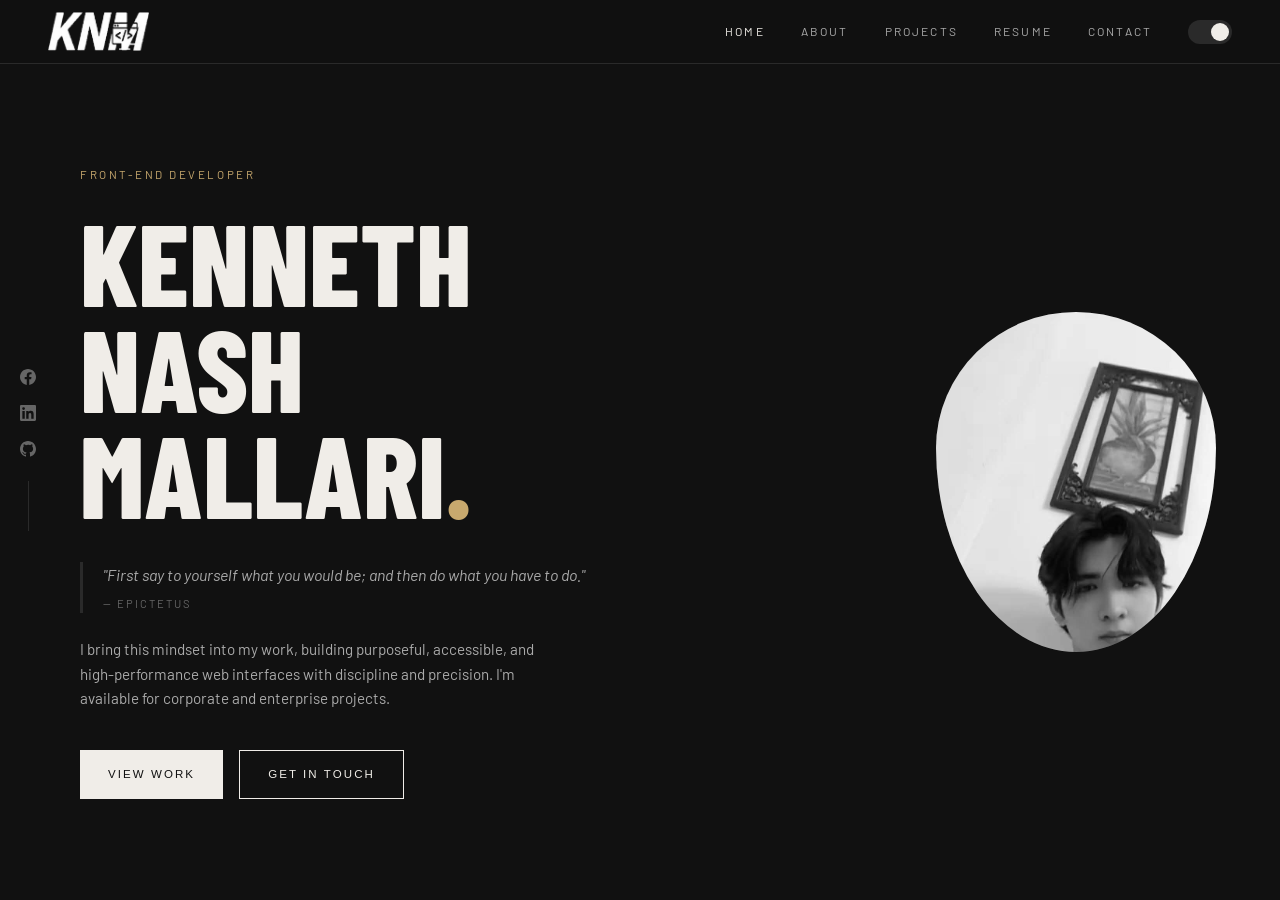
==== commit 7d7d84ac: "changes" ====
--- a/index.html
+++ b/index.html
@@ -41,7 +41,7 @@
     </button>
   </nav>
 
-  <!-- Social icons — fixed to left edge -->
+  <!-- Social icons -->
   <div class="hero-socials" aria-label="Social links">
     <a href="https://www.facebook.com/nash.mallari.2024" aria-label="Facebook" target="_blank" rel="noopener">
       <svg viewBox="0 0 24 24" aria-hidden="true"><path d="M24 12.073c0-6.627-5.373-12-12-12s-12 5.373-12 12c0 5.99 4.388 10.954 10.125 11.854v-8.385H7.078v-3.47h3.047V9.43c0-3.007 1.792-4.669 4.533-4.669 1.312 0 2.686.235 2.686.235v2.953H15.83c-1.491 0-1.956.925-1.956 1.874v2.25h3.328l-.532 3.47h-2.796v8.385C19.612 23.027 24 18.062 24 12.073z"/></svg>
@@ -63,10 +63,10 @@
           KENNETH<br>NASH<br>MALLARI<span class="dot">.</span>
         </h1>
         <blockquote class="hero-quote">
-          "You have power over your mind — not outside events. Realize this, and you will find strength."
-          <cite>— Marcus Aurelius</cite>
+         "First say to yourself what you would be; and then do what you have to do." 
+          <cite>— Epictetus</cite>
         </blockquote>
-        <p class="hero-bio">I build purposeful, accessible, and high-performance web interfaces with discipline and precision. Available for corporate and enterprise projects.</p>
+        <p class="hero-bio">I bring this mindset into my work, building purposeful, accessible, and high-performance web interfaces with discipline and precision. I'm available for corporate and enterprise projects.</p>
         <div class="hero-btns">
           <a href="projects.html" class="btn-primary">View Work</a>
           <a href="contact.html" class="btn-outline">Get In Touch</a>
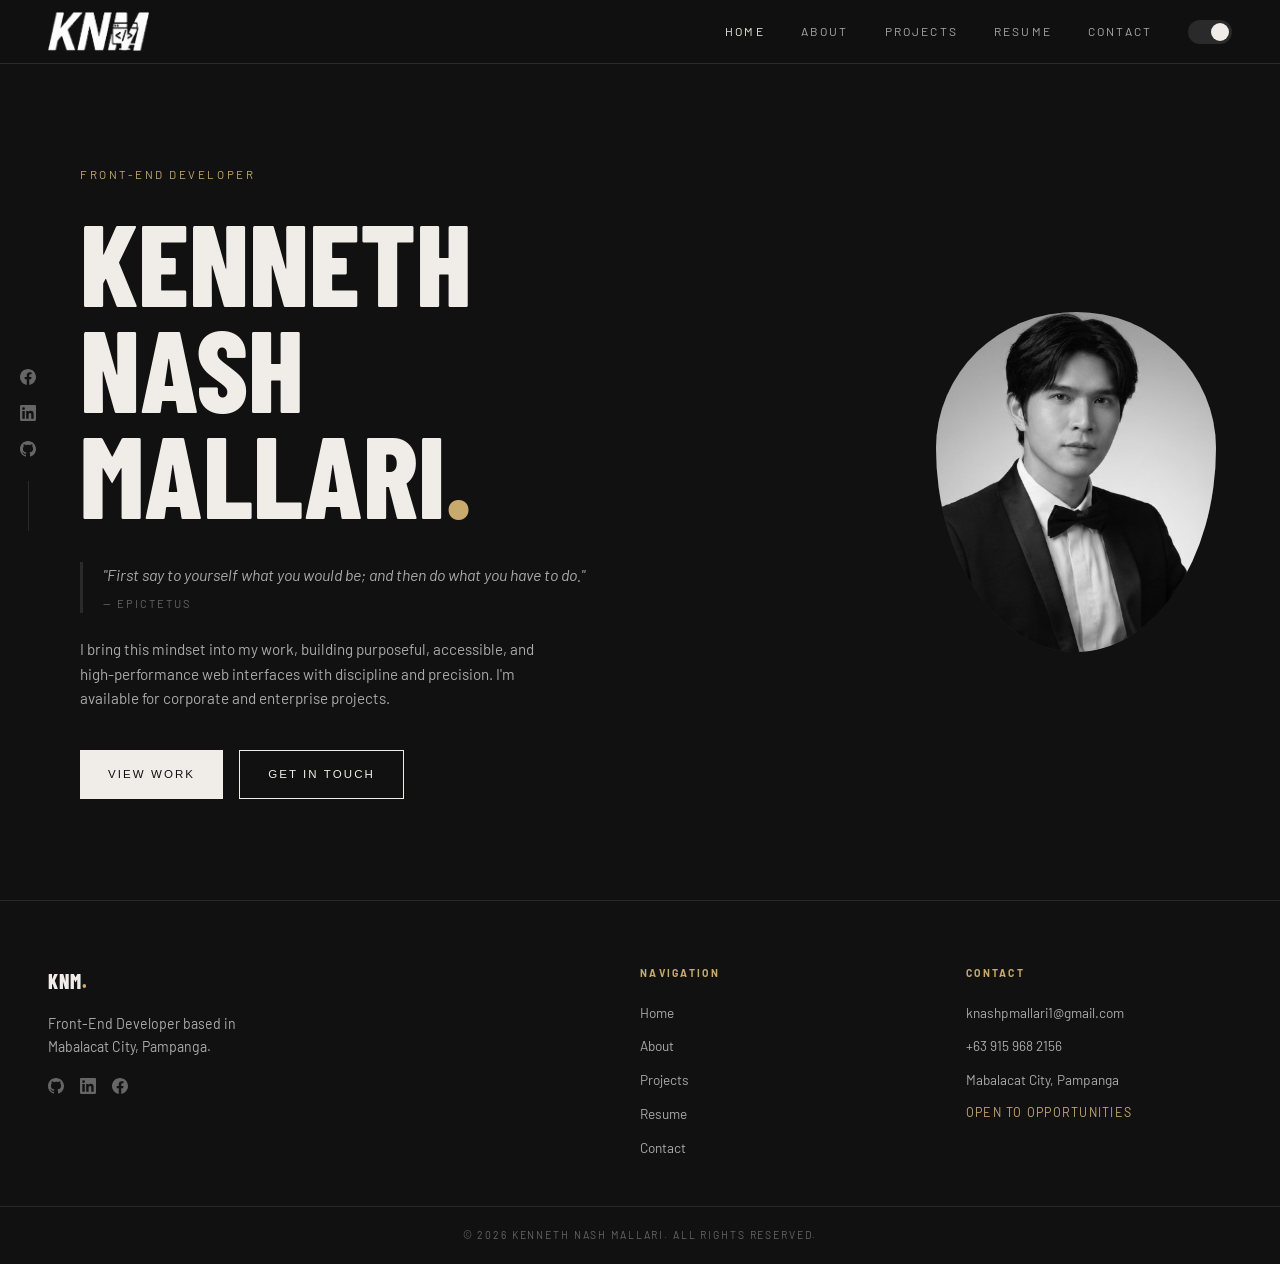
==== commit 1057e84d: "'Update" ====
--- a/index.html
+++ b/index.html
@@ -3,19 +3,15 @@
 <head>
   <meta charset="UTF-8" />
   <meta name="viewport" content="width=device-width, initial-scale=1.0" />
-
-  <title>Kenneth Nash Mallari — Front-End Developer</title>
+  <title>Kenneth Nash Mallari - Front-End Developer</title>
   <meta name="description" content="Kenneth Nash Mallari — Front-End Developer from Angeles City, Philippines. Available for internship, freelance, and part-time opportunities." />
   <meta name="author" content="Kenneth Nash Mallari" />
   <link rel="canonical" href="https://portfolio-nash.netlify.app/" />
-
   <link rel="icon" href="images/logo.png" type="image/png" />
   <link rel="apple-touch-icon" href="images/logo.png" />
-
   <link rel="preconnect" href="https://fonts.googleapis.com" />
   <link rel="preconnect" href="https://fonts.gstatic.com" crossorigin />
   <link href="https://fonts.googleapis.com/css2?family=Barlow+Condensed:wght@700;800&family=Barlow:ital,wght@0,400;0,500;1,400&display=swap" rel="stylesheet" />
-
   <link rel="stylesheet" href="css/style.css" />
 </head>
 <body>
@@ -41,7 +37,6 @@
     </button>
   </nav>
 
-  <!-- Social icons -->
   <div class="hero-socials" aria-label="Social links">
     <a href="https://www.facebook.com/nash.mallari.2024" aria-label="Facebook" target="_blank" rel="noopener">
       <svg viewBox="0 0 24 24" aria-hidden="true"><path d="M24 12.073c0-6.627-5.373-12-12-12s-12 5.373-12 12c0 5.99 4.388 10.954 10.125 11.854v-8.385H7.078v-3.47h3.047V9.43c0-3.007 1.792-4.669 4.533-4.669 1.312 0 2.686.235 2.686.235v2.953H15.83c-1.491 0-1.956.925-1.956 1.874v2.25h3.328l-.532 3.47h-2.796v8.385C19.612 23.027 24 18.062 24 12.073z"/></svg>
@@ -56,14 +51,11 @@
 
   <div class="hero-page">
     <div class="hero">
-
       <div class="hero-left">
         <p class="hero-tag">Front-End Developer</p>
-        <h1 class="hero-name">
-          KENNETH<br>NASH<br>MALLARI<span class="dot">.</span>
-        </h1>
+        <h1 class="hero-name">KENNETH<br>NASH<br>MALLARI<span class="dot">.</span></h1>
         <blockquote class="hero-quote">
-         "First say to yourself what you would be; and then do what you have to do." 
+          "First say to yourself what you would be; and then do what you have to do."
           <cite>— Epictetus</cite>
         </blockquote>
         <p class="hero-bio">I bring this mindset into my work, building purposeful, accessible, and high-performance web interfaces with discipline and precision. I'm available for corporate and enterprise projects.</p>
@@ -72,14 +64,57 @@
           <a href="contact.html" class="btn-outline">Get In Touch</a>
         </div>
       </div>
-
       <div class="hero-right">
         <img src="images/profile.jpg" alt="Kenneth Nash Mallari"
              onerror="this.outerHTML='<div class=\'hero-placeholder\'>Your Photo Here</div>'" />
       </div>
-
     </div>
   </div>
+
+  <footer class="site-footer">
+    <div class="site-footer-inner">
+      <div class="footer-brand">
+        <a href="index.html" class="footer-logo">KNM<span class="dot">.</span></a>
+        <p class="footer-tagline">Front-End Developer based in<br>Mabalacat City, Pampanga.</p>
+        <div class="footer-socials">
+          <a href="https://github.com/Nash-M1" target="_blank" rel="noopener" aria-label="GitHub">
+            <svg viewBox="0 0 24 24" aria-hidden="true"><path d="M12 0C5.374 0 0 5.373 0 12c0 5.302 3.438 9.8 8.207 11.387.599.111.793-.261.793-.577v-2.234c-3.338.726-4.033-1.416-4.033-1.416-.546-1.387-1.333-1.756-1.333-1.756-1.089-.745.083-.729.083-.729 1.205.084 1.839 1.237 1.839 1.237 1.07 1.834 2.807 1.304 3.492.997.107-.775.418-1.305.762-1.604-2.665-.305-5.467-1.334-5.467-5.931 0-1.311.469-2.381 1.236-3.221-.124-.303-.535-1.524.117-3.176 0 0 1.008-.322 3.301 1.23A11.509 11.509 0 0 1 12 5.803c1.02.005 2.047.138 3.006.404 2.291-1.552 3.297-1.23 3.297-1.23.653 1.653.242 2.874.118 3.176.77.84 1.235 1.911 1.235 3.221 0 4.609-2.807 5.624-5.479 5.921.43.372.823 1.102.823 2.222v3.293c0 .319.192.694.801.576C20.566 21.797 24 17.3 24 12c0-6.627-5.373-12-12-12z"/></svg>
+          </a>
+          <a href="https://www.linkedin.com/in/nash-mallari/" target="_blank" rel="noopener" aria-label="LinkedIn">
+            <svg viewBox="0 0 24 24" aria-hidden="true"><path d="M20.447 20.452h-3.554v-5.569c0-1.328-.027-3.037-1.852-3.037-1.853 0-2.136 1.445-2.136 2.939v5.667H9.351V9h3.414v1.561h.046c.477-.9 1.637-1.85 3.37-1.85 3.601 0 4.267 2.37 4.267 5.455v6.286zM5.337 7.433a2.062 2.062 0 0 1-2.063-2.065 2.064 2.064 0 1 1 2.063 2.065zm1.782 13.019H3.555V9h3.564v11.452zM22.225 0H1.771C.792 0 0 .774 0 1.729v20.542C0 23.227.792 24 1.771 24h20.451C23.2 24 24 23.227 24 22.271V1.729C24 .774 23.2 0 22.222 0h.003z"/></svg>
+          </a>
+          <a href="https://www.facebook.com/nash.mallari.2024" target="_blank" rel="noopener" aria-label="Facebook">
+            <svg viewBox="0 0 24 24" aria-hidden="true"><path d="M24 12.073c0-6.627-5.373-12-12-12s-12 5.373-12 12c0 5.99 4.388 10.954 10.125 11.854v-8.385H7.078v-3.47h3.047V9.43c0-3.007 1.792-4.669 4.533-4.669 1.312 0 2.686.235 2.686.235v2.953H15.83c-1.491 0-1.956.925-1.956 1.874v2.25h3.328l-.532 3.47h-2.796v8.385C19.612 23.027 24 18.062 24 12.073z"/></svg>
+          </a>
+        </div>
+      </div>
+
+      <div class="footer-col">
+        <h6 class="footer-col-title">Navigation</h6>
+        <ul class="footer-links">
+          <li><a href="index.html">Home</a></li>
+          <li><a href="about.html">About</a></li>
+          <li><a href="projects.html">Projects</a></li>
+          <li><a href="resume.html">Resume</a></li>
+          <li><a href="contact.html">Contact</a></li>
+        </ul>
+      </div>
+
+      <div class="footer-col">
+        <h6 class="footer-col-title">Contact</h6>
+        <ul class="footer-links">
+          <li><a href="mailto:knashpmallari1@gmail.com">knashpmallari1@gmail.com</a></li>
+          <li>+63 915 968 2156</li>
+          <li>Mabalacat City, Pampanga</li>
+          <li class="footer-avail">Open to opportunities</li>
+        </ul>
+      </div>
+    </div>
+
+    <div class="footer-bottom">
+      <p>&copy; 2026 Kenneth Nash Mallari. All rights reserved.</p>
+    </div>
+  </footer>
 
   <script src="js/main.js"></script>
 </body>
--- a/css/style.css
+++ b/css/style.css
@@ -17,6 +17,7 @@
    12. Contact (contact.html)
    13. Utilities
    14. Responsive
+   15. Footer
 ============================================================================= */
 
 
@@ -546,8 +547,9 @@
 
 .project-card-img {
   width: 100%;
-  aspect-ratio: 4 / 3;
+  aspect-ratio: 16 / 9;        
   object-fit: cover;
+  object-position: top center;
   filter: grayscale(60%);
   transition: filter 0.4s ease, transform 0.4s ease;
 }
@@ -570,7 +572,7 @@
 
 .project-placeholder {
   width: 100%;
-  aspect-ratio: 4 / 3;
+  aspect-ratio: 16 / 9;
   background: var(--bg2);
   display: flex;
   align-items: center;
@@ -592,6 +594,8 @@
 }
 
 .project-title {
+  display: block;       
+  text-decoration: none; 
   font-size: 0.8rem;
   letter-spacing: 0.18em;
   text-transform: uppercase;
@@ -1087,9 +1091,12 @@
   }
 
   .hero-right {
-    align-self: center;
-    width: 200px;
-    height: 250px;
+    flex-shrink: 0;
+    width: 300px;
+    height: 380px;
+    border-radius: 4px;
+    overflow: hidden;
+    background: var(--border);
   }
 
   .hero-name {
@@ -1172,4 +1179,143 @@
   .hero-socials {
     display: none;
   }
-}+}
+
+/* =============================================================================
+   15. FOOTER
+============================================================================= */
+ 
+.site-footer {
+  border-top: 1px solid var(--border);
+  background: var(--bg);
+  transition: background 0.3s ease, border-color 0.3s ease;
+}
+ 
+.site-footer-inner {
+  display: grid;
+  grid-template-columns: 2fr 1fr 1fr;
+  gap: 60px;
+  padding: 64px 48px 48px;
+}
+ 
+.footer-brand {
+  display: flex;
+  flex-direction: column;
+  gap: 16px;
+}
+ 
+.footer-logo {
+  font-family: 'Barlow Condensed', sans-serif;
+  font-weight: 800;
+  font-size: 1.25rem;
+  letter-spacing: 0.05em;
+  text-decoration: none;
+  color: var(--fg);
+}
+ 
+.footer-tagline {
+  font-size: 0.88rem;
+  color: var(--fg2);
+  line-height: 1.6;
+}
+ 
+.footer-socials {
+  display: flex;
+  gap: 16px;
+  margin-top: 4px;
+}
+ 
+.footer-socials a {
+  display: flex;
+  align-items: center;
+  color: var(--fg3);
+  text-decoration: none;
+  transition: color 0.2s ease;
+}
+ 
+.footer-socials a:hover {
+  color: var(--gold);
+}
+ 
+.footer-socials svg {
+  width: 16px;
+  height: 16px;
+  fill: currentColor;
+}
+ 
+.footer-col-title {
+  font-size: 0.65rem;
+  letter-spacing: 0.22em;
+  text-transform: uppercase;
+  color: var(--gold);
+  margin-bottom: 20px;
+  font-weight: 700;
+}
+ 
+.footer-links {
+  display: flex;
+  flex-direction: column;
+  gap: 12px;
+  list-style: none;
+}
+ 
+.footer-links li {
+  font-size: 0.85rem;
+  color: var(--fg2);
+}
+ 
+.footer-links a {
+  color: var(--fg2);
+  text-decoration: none;
+  transition: color 0.2s ease;
+}
+ 
+.footer-links a:hover {
+  color: var(--fg);
+}
+ 
+.footer-avail {
+  color: var(--gold) !important;
+  font-size: 0.78rem !important;
+  letter-spacing: 0.1em;
+  text-transform: uppercase;
+}
+ 
+.footer-bottom {
+  border-top: 1px solid var(--border);
+  padding: 20px 48px;
+  display: flex;
+  align-items: center;
+  justify-content: center;
+}
+ 
+.footer-bottom p {
+  font-size: 0.65rem;
+  letter-spacing: 0.18em;
+  text-transform: uppercase;
+  color: var(--fg3);
+}
+ 
+@media (max-width: 900px) {
+  .site-footer-inner {
+    grid-template-columns: 1fr 1fr;
+    gap: 40px;
+    padding: 48px 20px 40px;
+  }
+ 
+  .footer-brand {
+    grid-column: 1 / -1;
+  }
+ 
+  .footer-bottom {
+    padding: 20px;
+  }
+}
+ 
+@media (max-width: 550px) {
+  .site-footer-inner {
+    grid-template-columns: 1fr;
+    gap: 32px;
+  }
+}
+
